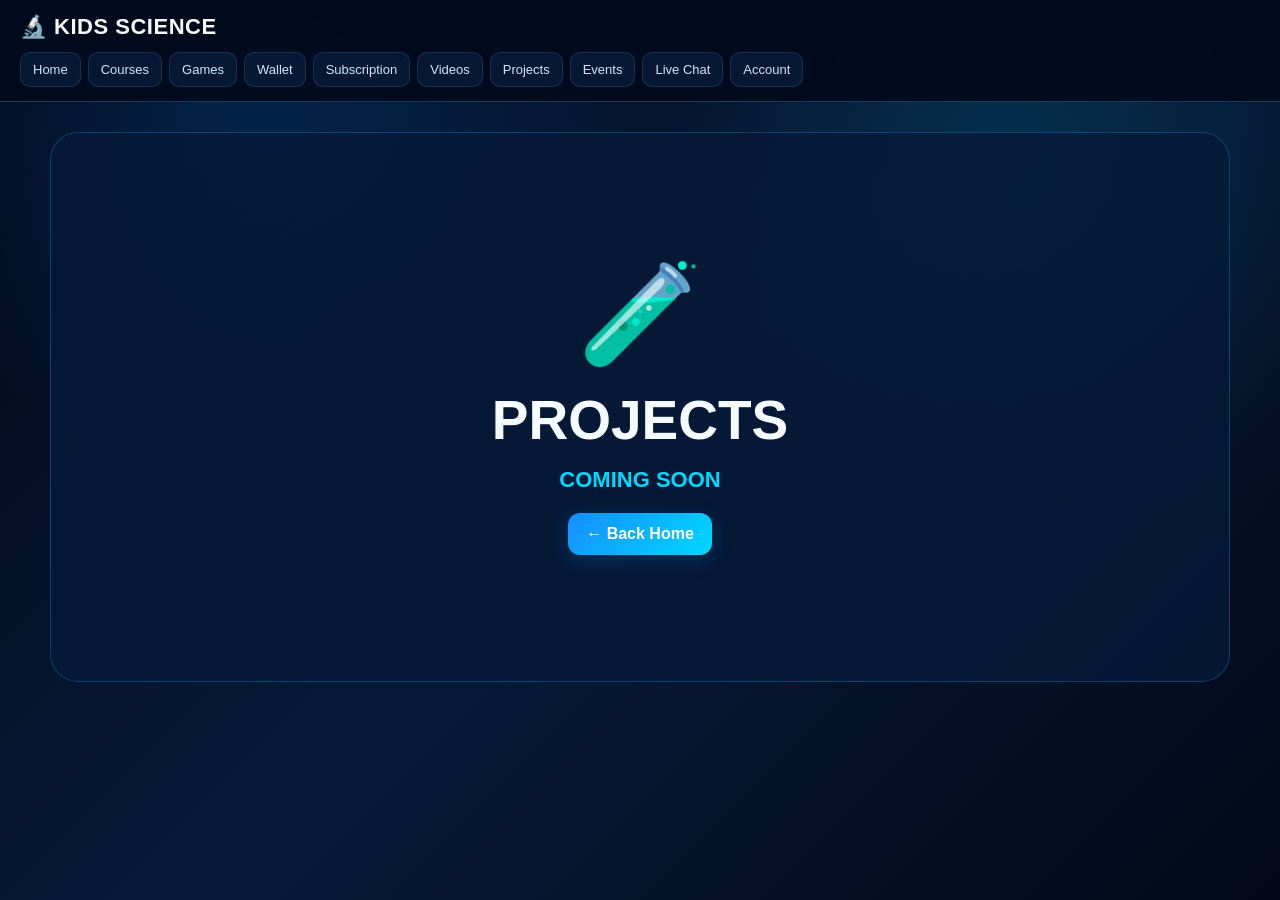
==== projects.html @ 85677cb7 "Add files via upload" ====
<!DOCTYPE html>
<html lang="en">
<head>
<meta charset="UTF-8">
<meta name="viewport" content="width=device-width, initial-scale=1.0">
<title>KIDS SCIENCE - Projects</title>
<link rel="stylesheet" href="style.css">
</head>

<body data-page="soon">

<header class="topbar">
    <div class="brand">🔬 KIDS SCIENCE</div>
    <nav>
        <a href="index.html">Home</a>
        <a href="courses.html">Courses</a>
        <a href="games.html">Games</a>
        <a href="wallet.html">Wallet</a>
        <a href="subscription.html">Subscription</a>
        <a href="videos.html">Videos</a>
        <a href="projects.html">Projects</a>
        <a href="events.html">Events</a>
        <a href="chat.html">Live Chat</a>
        <a href="accounts.html">Account</a>
    </nav>
</header>

<main class="container">
    <section class="coming-soon">
        <div>🧪</div>
        <h1>PROJECTS</h1>
        <p>COMING SOON</p>
        <a class="primary-btn" href="index.html">← Back Home</a>
    </section>
</main>

<script src="script.js"></script>
</body>
</html>
---- style.css ----
* {
    box-sizing: border-box;
    margin: 0;
    padding: 0;
}

:root {
    --bg: #030b1c;
    --bg2: #071832;
    --panel: rgba(9, 27, 58, 0.9);
    --panel2: rgba(12, 40, 82, 0.8);
    --text: #f5fbff;
    --muted: #9bb5d4;
    --accent: #168cff;
    --accent2: #00d9ff;
    --border: rgba(0, 174, 255, 0.3);
    --danger: #ff496c;
    --success: #25e69a;
}

body {
    min-height: 100vh;
    font-family: Arial, Helvetica, sans-serif;
    color: var(--text);
    background:
        radial-gradient(circle at 20% 10%, rgba(0,130,255,.18), transparent 30%),
        radial-gradient(circle at 80% 20%, rgba(0,220,255,.12), transparent 28%),
        linear-gradient(135deg, #020817, #061a38 50%, #020817);
}

body[data-pass="PRO"] {
    --accent: #168cff;
    --accent2: #55c7ff;
    --border: rgba(65,180,255,.55);
}

body[data-pass="ELITE"] {
    --accent: #e5a91c;
    --accent2: #ffe36a;
    --border: rgba(255,210,70,.55);
}

body[data-pass="PREMIUM"] {
    --accent: #a958ff;
    --accent2: #e59cff;
    --border: rgba(190,90,255,.55);
}

a {
    color: inherit;
    text-decoration: none;
}

.topbar {
    position: sticky;
    top: 0;
    z-index: 100;
    background: rgba(2, 10, 28, .94);
    backdrop-filter: blur(15px);
    border-bottom: 1px solid var(--border);
    padding: 14px 20px;
}

.brand {
    font-size: 22px;
    font-weight: 900;
    letter-spacing: .5px;
    margin-bottom: 12px;
}

.topbar nav {
    display: flex;
    gap: 7px;
    overflow-x: auto;
    scrollbar-width: thin;
}

.topbar nav a {
    white-space: nowrap;
    padding: 9px 12px;
    border: 1px solid rgba(100,180,255,.16);
    border-radius: 10px;
    color: #cfe7ff;
    background: rgba(15,42,80,.45);
    font-size: 13px;
}

.topbar nav a:hover {
    border-color: var(--accent);
    color: white;
    background: rgba(20,100,180,.3);
}

.container {
    width: min(1180px, 94%);
    margin: auto;
    padding: 30px 0 60px;
}

.hero {
    min-height: 330px;
    display: flex;
    align-items: center;
    justify-content: space-between;
    gap: 30px;
    padding: 45px;
    border: 1px solid var(--border);
    border-radius: 28px;
    background:
        linear-gradient(135deg, rgba(5,50,110,.85), rgba(5,18,45,.95));
    box-shadow: 0 0 45px rgba(0,130,255,.12);
    overflow: hidden;
}

.hero h1 {
    font-size: clamp(38px, 6vw, 72px);
    max-width: 760px;
    margin: 15px 0;
    background: linear-gradient(90deg, white, var(--accent2));
    -webkit-background-clip: text;
    color: transparent;
}

.hero p {
    color: var(--muted);
    max-width: 650px;
    font-size: 18px;
    line-height: 1.7;
}

.hero-visual {
    font-size: 130px;
    filter: drop-shadow(0 0 25px var(--accent));
}

.science-badge {
    padding: 8px 13px;
    border: 1px solid var(--border);
    border-radius: 20px;
    color: var(--accent2);
    font-size: 12px;
    font-weight: bold;
}

.feature-grid,
.card-grid,
.pass-grid {
    display: grid;
    grid-template-columns: repeat(3, 1fr);
    gap: 18px;
    margin-top: 25px;
}

.feature-card,
.course-card,
.video-card,
.pass-card,
.panel,
.profile-card,
.quiz-box,
.game-card,
.chat-panel,
.current-pass {
    background: linear-gradient(145deg, var(--panel2), var(--panel));
    border: 1px solid var(--border);
    border-radius: 20px;
    padding: 24px;
    box-shadow: 0 10px 35px rgba(0,0,0,.2);
}

.feature-card {
    min-height: 190px;
    transition: transform .2s, border-color .2s;
}

.feature-card:hover {
    transform: translateY(-5px);
    border-color: var(--accent);
}

.feature-card span {
    font-size: 42px;
}

.feature-card h2 {
    margin: 15px 0 8px;
}

.feature-card p,
.course-card p,
.video-card p,
.panel p {
    color: var(--muted);
    line-height: 1.6;
}

.page-heading {
    display: flex;
    align-items: center;
    gap: 18px;
    margin-bottom: 25px;
}

.page-heading > span {
    font-size: 55px;
}

.page-heading h1 {
    font-size: 38px;
}

.page-heading p {
    color: var(--muted);
    margin-top: 5px;
}

.course-card h2,
.video-card h2 {
    margin: 10px 0;
}

.card-icon {
    font-size: 55px;
}

.chapter-grid {
    display: grid;
    grid-template-columns: repeat(3, 1fr);
    gap: 15px;
    margin-top: 20px;
}

.chapter-card {
    padding: 20px;
    border: 1px solid var(--border);
    border-radius: 16px;
    background: rgba(8,28,59,.7);
    cursor: pointer;
}

.chapter-card:hover {
    border-color: var(--accent2);
}

.chapter-card span {
    font-size: 38px;
}

.reader {
    margin-top: 25px;
    padding: 30px;
    border: 1px solid var(--border);
    border-radius: 22px;
    background: rgba(5,20,45,.9);
}

.reader h1 {
    font-size: 38px;
    margin: 20px 0;
}

.reader-content,
#readerContent {
    font-size: 17px;
    line-height: 1.9;
    color: #d6e9ff;
}

#readerContent h2 {
    margin: 25px 0 10px;
    color: var(--accent2);
}

#readerContent p {
    margin-bottom: 15px;
}

.chapter-illustration {
    margin-top: 20px;
    min-height: 160px;
    display: grid;
    place-items: center;
    font-size: 100px;
    border-radius: 20px;
    background: rgba(0,100,200,.12);
    border: 1px solid var(--border);
}

.reader-actions {
    margin-top: 30px;
}

.quiz-box {
    margin-top: 25px;
}

.question {
    margin: 20px 0;
    padding: 18px;
    border: 1px solid rgba(100,180,255,.2);
    border-radius: 15px;
}

.question label {
    display: block;
    margin-top: 10px;
    color: #cce3fa;
}

.primary-btn,
.secondary-btn,
.danger-btn {
    border: 0;
    cursor: pointer;
    padding: 12px 18px;
    border-radius: 12px;
    font-weight: 800;
    margin: 5px;
}

.primary-btn {
    color: white;
    background: linear-gradient(135deg, var(--accent), var(--accent2));
    box-shadow: 0 5px 20px rgba(0,150,255,.2);
}

.secondary-btn {
    color: #d9efff;
    background: rgba(40,80,130,.55);
    border: 1px solid var(--border);
}

.danger-btn {
    color: white;
    background: var(--danger);
}

.primary-btn:hover,
.secondary-btn:hover,
.danger-btn:hover {
    transform: translateY(-1px);
    filter: brightness(1.1);
}

.hidden {
    display: none !important;
}

.video-card {
    overflow: hidden;
}

.video-thumbnail {
    height: 170px;
    display: grid;
    place-items: center;
    font-size: 70px;
    border-radius: 15px;
    background: linear-gradient(135deg, #062c5e, #031326);
    border: 1px solid var(--border);
}

.price {
    color: var(--accent2);
    font-size: 20px;
    font-weight: 900;
    margin: 12px 0;
}

.video-player {
    margin-top: 25px;
    padding: 25px;
    border-radius: 22px;
    background: rgba(3,15,35,.96);
    border: 1px solid var(--border);
}

.video-frame {
    position: relative;
    width: 100%;
    aspect-ratio: 16 / 9;
    margin-top: 15px;
}

.video-frame iframe {
    width: 100%;
    height: 100%;
    border: 0;
    border-radius: 15px;
}

.pass-card {
    position: relative;
    overflow: hidden;
}

.pass-card.pro {
    border-color: #168cff;
}

.pass-card.elite {
    border-color: #e5a91c;
}

.pass-card.premium {
    border-color: #a958ff;
}

.pass-symbol {
    font-size: 55px;
}

.pass-card h2 {
    font-size: 30px;
    margin: 10px 0;
}

.pass-price {
    font-size: 25px;
    font-weight: 900;
    margin-bottom: 18px;
}

.pass-card ul {
    list-style: none;
    color: #c8dcf2;
    line-height: 2;
    margin-bottom: 15px;
}

.pass-card li::before {
    content: "✓ ";
    color: var(--accent2);
    font-weight: bold;
}

.current-pass {
    margin-bottom: 20px;
    font-size: 18px;
}

.wallet-main {
    text-align: center;
    padding: 45px;
    border: 1px solid var(--border);
    border-radius: 25px;
    background: linear-gradient(145deg, #06376b, #03152e);
}

.coin-icon {
    font-size: 75px;
}

#walletBalance {
    font-size: 65px;
    color: var(--accent2);
    margin: 5px;
}

#transactions {
    margin-top: 15px;
}

.transaction {
    display: flex;
    justify-content: space-between;
    gap: 10px;
    padding: 14px;
    margin: 8px 0;
    border-radius: 12px;
    background: rgba(30,65,110,.4);
}

.transaction .positive {
    color: var(--success);
}

.transaction .negative {
    color: #ff708b;
}

.profile-card {
    text-align: center;
}

.profile-avatar {
    width: 130px;
    height: 130px;
    margin: auto;
    display: grid;
    place-items: center;
    font-size: 70px;
    border-radius: 50%;
    border: 5px solid var(--accent);
    box-shadow: 0 0 30px var(--accent);
    background: #061b3a;
}

.profile-card h1 {
    margin: 15px;
}

.uid-box {
    display: inline-block;
    padding: 10px 15px;
    border-radius: 10px;
    background: rgba(0,0,0,.3);
    color: var(--accent2);
    font-family: monospace;
}

.game-card {
    text-align: center;
}

.game-info {
    display: flex;
    justify-content: center;
    gap: 25px;
    margin: 15px 0;
    color: var(--muted);
}

#gameCanvas {
    display: block;
    width: min(360px, 100%);
    height: auto;
    margin: 20px auto;
    border-radius: 18px;
    border: 2px solid var(--border);
    background: #061c3b;
    touch-action: manipulation;
}

.coming-soon {
    min-height: 550px;
    display: grid;
    place-items: center;
    align-content: center;
    text-align: center;
    gap: 15px;
    border: 1px solid var(--border);
    border-radius: 28px;
    background: rgba(5,25,55,.8);
}

.coming-soon div {
    font-size: 100px;
}

.coming-soon h1 {
    font-size: 55px;
}

.coming-soon p {
    color: var(--accent2);
    font-size: 22px;
    font-weight: bold;
}

.chat-panel {
    padding: 0;
    overflow: hidden;
}

.chat-header {
    padding: 20px;
    display: flex;
    justify-content: space-between;
    gap: 20px;
    border-bottom: 1px solid var(--border);
}

.chat-header p {
    color: var(--muted);
    margin-top: 5px;
}

#onlineCount {
    color: var(--success);
}

.chat-messages {
    height: 500px;
    overflow-y: auto;
    padding: 20px;
}

.chat-message {
    width: fit-content;
    max-width: 75%;
    margin: 8px 0;
    padding: 12px 15px;
    border-radius: 15px;
    background: rgba(20,55,100,.65);
    border: 1px solid rgba(100,180,255,.15);
}

.chat-message.mine {
    margin-left: auto;
    background: linear-gradient(135deg, rgba(10,100,180,.8), rgba(10,55,110,.8));
}

.chat-message p {
    margin: 5px 0;
    overflow-wrap: anywhere;
}

.chat-message small {
    color: #8fa9c5;
}

.chat-form {
    display: flex;
    gap: 10px;
    padding: 15px;
    border-top: 1px solid var(--border);
}

.chat-form input {
    flex: 1;
    min-width: 0;
    padding: 13px;
    border-radius: 12px;
    border: 1px solid var(--border);
    outline: none;
    background: #041329;
    color: white;
}

#accountArea {
    margin-top: 25px;
}

.welcome-account {
    padding: 25px;
    border: 1px solid var(--border);
    border-radius: 22px;
    background: rgba(6,30,65,.85);
}

.welcome-account h2 {
    margin-bottom: 8px;
}

.welcome-account p {
    color: var(--muted);
}

@media (max-width: 850px) {
    .feature-grid,
    .card-grid,
    .pass-grid,
    .chapter-grid {
        grid-template-columns: 1fr 1fr;
    }

    .hero {
        padding: 30px;
    }

    .hero-visual {
        font-size: 90px;
    }
}

@media (max-width: 600px) {
    .container {
        width: 94%;
        padding-top: 20px;
    }

    .feature-grid,
    .card-grid,
    .pass-grid,
    .chapter-grid {
        grid-template-columns: 1fr;
    }

    .hero {
        min-height: auto;
        flex-direction: column;
        align-items: flex-start;
    }

    .hero h1 {
        font-size: 42px;
    }

    .hero-visual {
        align-self: center;
    }

    .page-heading h1 {
        font-size: 30px;
    }

    .chat-messages {
        height: 430px;
    }

    .chat-form {
        flex-wrap: wrap;
    }

    .chat-form input {
        flex-basis: 100%;
    }
}
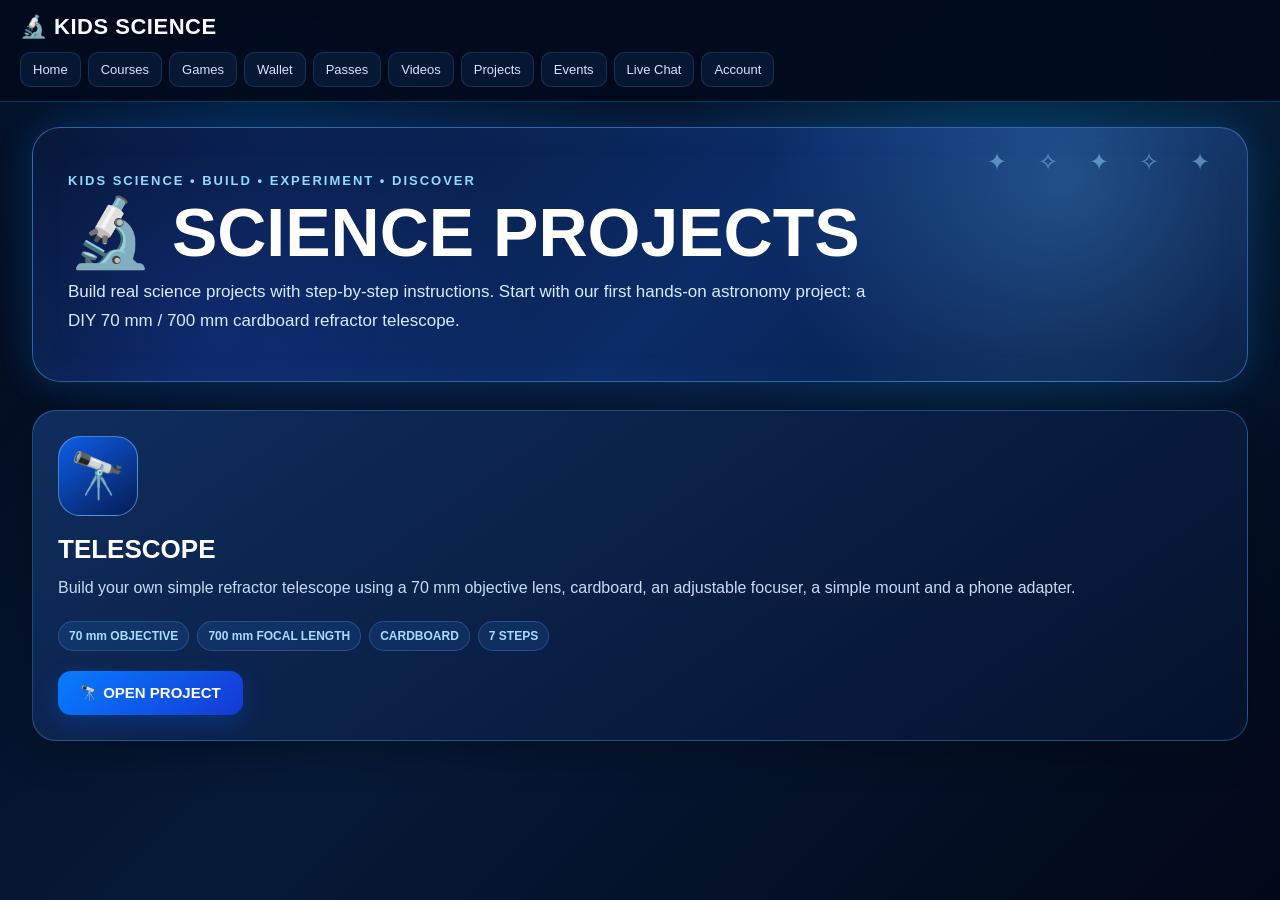
==== commit 75c61c18: "Update print statement from 'Hello' to 'Goodbye'" ====
--- a/projects.html
+++ b/projects.html
@@ -1,39 +1,2373 @@
 <!DOCTYPE html>
 <html lang="en">
 <head>
-<meta charset="UTF-8">
-<meta name="viewport" content="width=device-width, initial-scale=1.0">
-<title>KIDS SCIENCE - Projects</title>
-<link rel="stylesheet" href="style.css">
+    <meta charset="UTF-8">
+    <meta name="viewport" content="width=device-width, initial-scale=1.0">
+
+    <title>KIDS SCIENCE - Projects</title>
+
+    <link rel="stylesheet" href="style.css">
+
+    <style>
+        /* =========================================================
+           KIDS SCIENCE - TELESCOPE PROJECT
+           Extra page styling
+        ========================================================= */
+
+        .project-page {
+            width: min(1400px, 95%);
+            margin: 0 auto;
+            padding: 25px 0 60px;
+        }
+
+        .project-hero {
+            position: relative;
+            overflow: hidden;
+            border-radius: 28px;
+            padding: 45px 35px;
+            margin-bottom: 28px;
+            background:
+                radial-gradient(circle at 85% 20%, rgba(90,180,255,.30), transparent 28%),
+                radial-gradient(circle at 15% 80%, rgba(40,90,255,.20), transparent 30%),
+                linear-gradient(135deg, #06132f, #0b2c68 55%, #071a3e);
+            border: 1px solid rgba(90,180,255,.45);
+            box-shadow:
+                0 0 35px rgba(30,130,255,.20),
+                inset 0 0 40px rgba(70,160,255,.05);
+        }
+
+        .project-hero::after {
+            content: "✦  ✧  ✦  ✧  ✦";
+            position: absolute;
+            right: 25px;
+            top: 20px;
+            color: rgba(150,220,255,.5);
+            font-size: 24px;
+            letter-spacing: 12px;
+        }
+
+        .project-kicker {
+            color: #8fdcff;
+            font-weight: 800;
+            letter-spacing: 2px;
+            font-size: 13px;
+            margin-bottom: 10px;
+        }
+
+        .project-hero h1 {
+            font-size: clamp(35px, 6vw, 68px);
+            margin: 0 0 12px;
+            color: white;
+            line-height: 1;
+        }
+
+        .project-hero p {
+            max-width: 800px;
+            color: #d7ecff;
+            font-size: 17px;
+            line-height: 1.7;
+            margin: 0;
+        }
+
+        .project-grid {
+            display: grid;
+            grid-template-columns: repeat(auto-fit, minmax(280px, 1fr));
+            gap: 22px;
+        }
+
+        .project-card {
+            background:
+                linear-gradient(145deg, rgba(16,47,96,.96), rgba(5,18,45,.98));
+            border: 1px solid rgba(80,170,255,.35);
+            border-radius: 24px;
+            padding: 25px;
+            box-shadow: 0 15px 35px rgba(0,0,0,.25);
+            transition: transform .2s ease, border-color .2s ease, box-shadow .2s ease;
+        }
+
+        .project-card:hover {
+            transform: translateY(-5px);
+            border-color: rgba(120,210,255,.8);
+            box-shadow: 0 18px 45px rgba(0,100,255,.20);
+        }
+
+        .project-icon {
+            width: 80px;
+            height: 80px;
+            border-radius: 22px;
+            display: grid;
+            place-items: center;
+            font-size: 45px;
+            background: linear-gradient(145deg, #0d5eea, #071b52);
+            border: 1px solid rgba(130,220,255,.5);
+            margin-bottom: 18px;
+        }
+
+        .project-card h2 {
+            color: white;
+            margin: 0 0 10px;
+            font-size: 26px;
+        }
+
+        .project-card p {
+            color: #c7dcf4;
+            line-height: 1.65;
+            margin-bottom: 20px;
+        }
+
+        .project-tags {
+            display: flex;
+            flex-wrap: wrap;
+            gap: 8px;
+            margin-bottom: 20px;
+        }
+
+        .project-tag {
+            padding: 7px 10px;
+            border-radius: 999px;
+            background: rgba(45,130,240,.15);
+            border: 1px solid rgba(90,180,255,.25);
+            color: #a8dcff;
+            font-size: 12px;
+            font-weight: 700;
+        }
+
+        .open-project-btn {
+            border: 0;
+            border-radius: 13px;
+            padding: 13px 22px;
+            cursor: pointer;
+            font-size: 15px;
+            font-weight: 900;
+            color: white;
+            background: linear-gradient(135deg, #087cff, #1538d4);
+            box-shadow: 0 8px 22px rgba(0,100,255,.25);
+        }
+
+        .open-project-btn:hover {
+            filter: brightness(1.12);
+        }
+
+        /* =========================================================
+           GUIDE
+        ========================================================= */
+
+        #telescopeGuide {
+            display: none;
+            margin-top: 30px;
+        }
+
+        #telescopeGuide.active {
+            display: block;
+        }
+
+        .guide-header {
+            border-radius: 28px;
+            padding: 35px;
+            margin-bottom: 24px;
+            background:
+                radial-gradient(circle at 80% 10%, rgba(90,190,255,.25), transparent 25%),
+                linear-gradient(135deg, #06132f, #0c397e, #071a3e);
+            border: 1px solid rgba(100,190,255,.45);
+        }
+
+        .guide-header h2 {
+            color: white;
+            font-size: clamp(30px, 5vw, 52px);
+            margin: 0 0 10px;
+        }
+
+        .guide-header p {
+            color: #d4ebff;
+            line-height: 1.7;
+            max-width: 850px;
+        }
+
+        .spec-row {
+            display: grid;
+            grid-template-columns: repeat(auto-fit, minmax(160px, 1fr));
+            gap: 12px;
+            margin-top: 25px;
+        }
+
+        .spec-box {
+            background: rgba(0,0,0,.18);
+            border: 1px solid rgba(130,210,255,.25);
+            border-radius: 16px;
+            padding: 15px;
+        }
+
+        .spec-box strong {
+            display: block;
+            color: #7fd7ff;
+            font-size: 12px;
+            text-transform: uppercase;
+            letter-spacing: 1px;
+            margin-bottom: 5px;
+        }
+
+        .spec-box span {
+            color: white;
+            font-size: 18px;
+            font-weight: 800;
+        }
+
+        .materials-box,
+        .safety-box {
+            border-radius: 22px;
+            padding: 24px;
+            margin: 20px 0;
+            background: linear-gradient(145deg, rgba(9,35,74,.98), rgba(4,17,40,.98));
+            border: 1px solid rgba(70,160,255,.28);
+        }
+
+        .materials-box h3,
+        .safety-box h3 {
+            color: white;
+            margin-top: 0;
+        }
+
+        .materials-list {
+            display: grid;
+            grid-template-columns: repeat(auto-fit, minmax(220px, 1fr));
+            gap: 9px;
+            padding: 0;
+            list-style: none;
+        }
+
+        .materials-list li {
+            color: #d4e9ff;
+            padding: 10px 12px;
+            border-radius: 10px;
+            background: rgba(50,130,230,.08);
+            border: 1px solid rgba(70,150,255,.15);
+        }
+
+        .guide-nav {
+            display: grid;
+            grid-template-columns: repeat(auto-fit, minmax(120px, 1fr));
+            gap: 10px;
+            margin: 25px 0;
+        }
+
+        .guide-nav button {
+            border: 1px solid rgba(90,180,255,.30);
+            background: rgba(10,40,85,.9);
+            color: #cfeaff;
+            border-radius: 12px;
+            padding: 12px 8px;
+            cursor: pointer;
+            font-weight: 800;
+        }
+
+        .guide-nav button:hover {
+            background: rgba(30,100,200,.45);
+        }
+
+        .guide-step {
+            margin: 25px 0;
+            padding: 30px;
+            border-radius: 26px;
+            background:
+                linear-gradient(145deg, rgba(12,39,82,.98), rgba(4,16,38,.98));
+            border: 1px solid rgba(80,170,255,.30);
+            box-shadow: 0 15px 35px rgba(0,0,0,.20);
+            scroll-margin-top: 90px;
+        }
+
+        .step-number {
+            display: inline-flex;
+            align-items: center;
+            justify-content: center;
+            width: 50px;
+            height: 50px;
+            border-radius: 15px;
+            background: linear-gradient(135deg, #0985ff, #172ecb);
+            color: white;
+            font-size: 21px;
+            font-weight: 900;
+            margin-bottom: 15px;
+        }
+
+        .guide-step h3 {
+            color: white;
+            font-size: clamp(25px, 4vw, 36px);
+            margin: 0 0 12px;
+        }
+
+        .guide-step h4 {
+            color: #8cdbff;
+            font-size: 20px;
+            margin: 25px 0 10px;
+        }
+
+        .guide-step p,
+        .guide-step li {
+            color: #cde1f5;
+            line-height: 1.75;
+        }
+
+        .guide-step ul,
+        .guide-step ol {
+            padding-left: 25px;
+        }
+
+        /* =========================================================
+           SVG IMAGE / DIAGRAM
+        ========================================================= */
+
+        .diagram {
+            margin: 25px 0;
+            border-radius: 22px;
+            overflow: hidden;
+            background: #020817;
+            border: 1px solid rgba(100,190,255,.25);
+        }
+
+        .diagram svg {
+            display: block;
+            width: 100%;
+            height: auto;
+        }
+
+        .diagram-caption {
+            padding: 11px 15px;
+            color: #9bc9ed;
+            background: rgba(10,30,65,.9);
+            font-size: 13px;
+            text-align: center;
+        }
+
+        .measurement-grid {
+            display: grid;
+            grid-template-columns: repeat(auto-fit, minmax(200px, 1fr));
+            gap: 12px;
+            margin: 18px 0;
+        }
+
+        .measurement {
+            padding: 16px;
+            border-radius: 15px;
+            background: rgba(10,55,115,.35);
+            border: 1px solid rgba(80,170,255,.25);
+        }
+
+        .measurement strong {
+            display: block;
+            color: #7dd8ff;
+            margin-bottom: 5px;
+        }
+
+        .measurement span {
+            color: white;
+            font-weight: 800;
+        }
+
+        .tip {
+            border-left: 4px solid #27a8ff;
+            padding: 14px 17px;
+            margin: 18px 0;
+            border-radius: 0 12px 12px 0;
+            background: rgba(20,110,210,.12);
+            color: #cfeaff;
+        }
+
+        .warning {
+            border-left: 4px solid #ffbd3d;
+            padding: 14px 17px;
+            margin: 18px 0;
+            border-radius: 0 12px 12px 0;
+            background: rgba(255,170,30,.10);
+            color: #ffe7a8;
+        }
+
+        .danger {
+            border-left: 4px solid #ff4d62;
+            padding: 14px 17px;
+            margin: 18px 0;
+            border-radius: 0 12px 12px 0;
+            background: rgba(255,40,70,.10);
+            color: #ffd0d6;
+            font-weight: 700;
+        }
+
+        .checklist {
+            display: grid;
+            gap: 9px;
+            margin: 20px 0;
+        }
+
+        .check-item {
+            padding: 12px 14px;
+            border-radius: 12px;
+            background: rgba(30,100,180,.10);
+            border: 1px solid rgba(70,160,240,.18);
+            color: #d7ebff;
+        }
+
+        .magnification-table {
+            width: 100%;
+            border-collapse: collapse;
+            margin: 20px 0;
+            overflow: hidden;
+            border-radius: 14px;
+        }
+
+        .magnification-table th,
+        .magnification-table td {
+            border: 1px solid rgba(90,170,255,.22);
+            padding: 13px;
+            text-align: left;
+        }
+
+        .magnification-table th {
+            background: rgba(20,100,190,.35);
+            color: #9cddff;
+        }
+
+        .magnification-table td {
+            color: #d6e9fa;
+            background: rgba(5,25,55,.55);
+        }
+
+        .back-projects {
+            display: block;
+            width: fit-content;
+            margin: 25px auto 0;
+            border: 1px solid rgba(100,190,255,.35);
+            background: rgba(10,45,90,.9);
+            color: #d5edff;
+            padding: 13px 22px;
+            border-radius: 13px;
+            cursor: pointer;
+            font-weight: 800;
+        }
+
+        .project-footer {
+            text-align: center;
+            color: #7ea8cc;
+            margin-top: 35px;
+            font-size: 13px;
+        }
+
+        @media (max-width: 700px) {
+            .project-page {
+                width: 94%;
+                padding-top: 15px;
+            }
+
+            .project-hero,
+            .guide-header,
+            .guide-step {
+                padding: 22px;
+                border-radius: 20px;
+            }
+
+            .project-hero::after {
+                display: none;
+            }
+
+            .guide-step h3 {
+                font-size: 27px;
+            }
+
+            .materials-list {
+                grid-template-columns: 1fr;
+            }
+        }
+    </style>
 </head>
 
-<body data-page="soon">
-
-<header class="topbar">
-    <div class="brand">🔬 KIDS SCIENCE</div>
-    <nav>
-        <a href="index.html">Home</a>
-        <a href="courses.html">Courses</a>
-        <a href="games.html">Games</a>
-        <a href="wallet.html">Wallet</a>
-        <a href="subscription.html">Subscription</a>
-        <a href="videos.html">Videos</a>
-        <a href="projects.html">Projects</a>
-        <a href="events.html">Events</a>
-        <a href="chat.html">Live Chat</a>
-        <a href="accounts.html">Account</a>
-    </nav>
-</header>
-
-<main class="container">
-    <section class="coming-soon">
-        <div>🧪</div>
-        <h1>PROJECTS</h1>
-        <p>COMING SOON</p>
-        <a class="primary-btn" href="index.html">← Back Home</a>
-    </section>
-</main>
-
-<script src="script.js"></script>
+<body data-page="projects">
+
+    <!-- =========================================================
+         MAIN SITE NAVIGATION
+    ========================================================== -->
+
+    <header class="topbar">
+        <div class="brand">
+            🔬 KIDS SCIENCE
+        </div>
+
+        <nav class="main-nav">
+            <a href="index.html">Home</a>
+            <a href="courses.html">Courses</a>
+            <a href="games.html">Games</a>
+            <a href="wallet.html">Wallet</a>
+            <a href="subscription.html">Passes</a>
+            <a href="videos.html">Videos</a>
+            <a href="projects.html" class="active">Projects</a>
+            <a href="events.html">Events</a>
+            <a href="chat.html">Live Chat</a>
+            <a href="accounts.html">Account</a>
+        </nav>
+    </header>
+
+
+    <!-- =========================================================
+         PROJECT PAGE
+    ========================================================== -->
+
+    <main class="project-page">
+
+        <section id="projectLibrary">
+
+            <div class="project-hero">
+                <div class="project-kicker">KIDS SCIENCE • BUILD • EXPERIMENT • DISCOVER</div>
+
+                <h1>🔬 SCIENCE PROJECTS</h1>
+
+                <p>
+                    Build real science projects with step-by-step instructions.
+                    Start with our first hands-on astronomy project:
+                    a DIY 70 mm / 700 mm cardboard refractor telescope.
+                </p>
+            </div>
+
+
+            <!-- =================================================
+                 TELESCOPE PROJECT CARD
+            ================================================== -->
+
+            <div class="project-grid">
+
+                <article class="project-card">
+
+                    <div class="project-icon">
+                        🔭
+                    </div>
+
+                    <h2>TELESCOPE</h2>
+
+                    <p>
+                        Build your own simple refractor telescope using a
+                        70 mm objective lens, cardboard, an adjustable focuser,
+                        a simple mount and a phone adapter.
+                    </p>
+
+                    <div class="project-tags">
+                        <span class="project-tag">70 mm OBJECTIVE</span>
+                        <span class="project-tag">700 mm FOCAL LENGTH</span>
+                        <span class="project-tag">CARDBOARD</span>
+                        <span class="project-tag">7 STEPS</span>
+                    </div>
+
+                    <button
+                        class="open-project-btn"
+                        onclick="openTelescopeProject()">
+                        🔭 OPEN PROJECT
+                    </button>
+
+                </article>
+
+            </div>
+
+        </section>
+
+
+        <!-- =====================================================
+             FULL TELESCOPE GUIDE
+        ====================================================== -->
+
+        <section id="telescopeGuide">
+
+            <div class="guide-header">
+
+                <div class="project-kicker">
+                    KIDS SCIENCE PROJECT • ASTRONOMY
+                </div>
+
+                <h2>🔭 DIY TELESCOPE GUIDE</h2>
+
+                <p>
+                    Build a simple 70 mm / 700 mm refractor telescope using
+                    cardboard and basic craft materials. Follow all seven
+                    steps carefully, check alignment at every stage, and
+                    test the telescope during daylight before observing
+                    the night sky.
+                </p>
+
+                <div class="spec-row">
+
+                    <div class="spec-box">
+                        <strong>Objective</strong>
+                        <span>70 mm</span>
+                    </div>
+
+                    <div class="spec-box">
+                        <strong>Focal Length</strong>
+                        <span>700 mm</span>
+                    </div>
+
+                    <div class="spec-box">
+                        <strong>Type</strong>
+                        <span>Refractor</span>
+                    </div>
+
+                    <div class="spec-box">
+                        <strong>Tube</strong>
+                        <span>Cardboard</span>
+                    </div>
+
+                    <div class="spec-box">
+                        <strong>Guide</strong>
+                        <span>7 Steps</span>
+                    </div>
+
+                </div>
+
+            </div>
+
+
+            <!-- =================================================
+                 MATERIALS
+            ================================================== -->
+
+            <div class="materials-box">
+
+                <h3>🧰 MATERIALS & TOOLS</h3>
+
+                <ul class="materials-list">
+
+                    <li>📦 Strong cardboard</li>
+                    <li>✂️ Scissors</li>
+                    <li>🔪 Cutter</li>
+                    <li>📏 Ruler / measuring tools</li>
+                    <li>📐 Geometry box</li>
+                    <li>🔫 Hot glue gun</li>
+                    <li>🧴 Fevicol / craft glue</li>
+                    <li>🟦 Selotape</li>
+                    <li>🎨 Paint / colours</li>
+                    <li>🔭 70 mm objective lens</li>
+                    <li>👁️ Eyepieces</li>
+                    <li>📱 Smartphone</li>
+                    <li>🖤 Matte-black paint/paper</li>
+
+                </ul>
+
+            </div>
+
+
+            <!-- =================================================
+                 SAFETY
+            ================================================== -->
+
+            <div class="safety-box">
+
+                <h3>⚠️ SAFETY FIRST</h3>
+
+                <div class="danger">
+                    NEVER point this telescope at the Sun.
+                    Looking at the Sun through an unfiltered telescope
+                    can permanently damage your eyes.
+                </div>
+
+                <p>
+                    Use the cutter and hot glue gun carefully and,
+                    if necessary, have an adult help with cutting,
+                    gluing and mounting.
+                </p>
+
+            </div>
+
+
+            <!-- =================================================
+                 STEP NAVIGATION
+            ================================================== -->
+
+            <div class="guide-nav">
+
+                <button onclick="goToStep(1)">STEP 1</button>
+                <button onclick="goToStep(2)">STEP 2</button>
+                <button onclick="goToStep(3)">STEP 3</button>
+                <button onclick="goToStep(4)">STEP 4</button>
+                <button onclick="goToStep(5)">STEP 5</button>
+                <button onclick="goToStep(6)">STEP 6</button>
+                <button onclick="goToStep(7)">STEP 7</button>
+
+            </div>
+
+
+            <!-- =================================================
+                 STEP 1
+            ================================================== -->
+
+            <article class="guide-step" id="step1">
+
+                <div class="step-number">1</div>
+
+                <h3>STEP 1 — EXACT CARDBOARD CUTTING PLAN</h3>
+
+                <p>
+                    First build the main telescope tube. The tube must be
+                    straight, strong and long enough for the 700 mm optical
+                    system.
+                </p>
+
+
+                <h4>📏 Main Tube Panels</h4>
+
+                <div class="measurement-grid">
+
+                    <div class="measurement">
+                        <strong>Panel length</strong>
+                        <span>700 mm</span>
+                    </div>
+
+                    <div class="measurement">
+                        <strong>Panel width</strong>
+                        <span>82 mm</span>
+                    </div>
+
+                    <div class="measurement">
+                        <strong>Number of panels</strong>
+                        <span>4</span>
+                    </div>
+
+                    <div class="measurement">
+                        <strong>Tube type</strong>
+                        <span>Square cardboard tube</span>
+                    </div>
+
+                </div>
+
+
+                <!-- SVG DIAGRAM -->
+
+                <div class="diagram">
+
+                    <svg viewBox="0 0 1000 430"
+                         xmlns="http://www.w3.org/2000/svg">
+
+                        <rect width="1000"
+                              height="430"
+                              fill="#020817"/>
+
+                        <text x="40"
+                              y="55"
+                              fill="#8fdcff"
+                              font-size="26"
+                              font-weight="bold">
+                            STEP 1 — FOUR MAIN PANELS
+                        </text>
+
+                        <!-- panel 1 -->
+                        <rect x="60" y="100"
+                              width="850"
+                              height="55"
+                              rx="6"
+                              fill="#0d4e9c"
+                              stroke="#74cfff"
+                              stroke-width="2"/>
+
+                        <text x="80"
+                              y="135"
+                              fill="white"
+                              font-size="21">
+                            PANEL 1 — 700 × 82 mm
+                        </text>
+
+                        <!-- panel 2 -->
+                        <rect x="60" y="175"
+                              width="850"
+                              height="55"
+                              rx="6"
+                              fill="#0b407e"
+                              stroke="#74cfff"
+                              stroke-width="2"/>
+
+                        <text x="80"
+                              y="210"
+                              fill="white"
+                              font-size="21">
+                            PANEL 2 — 700 × 82 mm
+                        </text>
+
+                        <!-- panel 3 -->
+                        <rect x="60" y="250"
+                              width="850"
+                              height="55"
+                              rx="6"
+                              fill="#0d4e9c"
+                              stroke="#74cfff"
+                              stroke-width="2"/>
+
+                        <text x="80"
+                              y="285"
+                              fill="white"
+                              font-size="21">
+                            PANEL 3 — 700 × 82 mm
+                        </text>
+
+                        <!-- panel 4 -->
+                        <rect x="60" y="325"
+                              width="850"
+                              height="55"
+                              rx="6"
+                              fill="#0b407e"
+                              stroke="#74cfff"
+                              stroke-width="2"/>
+
+                        <text x="80"
+                              y="360"
+                              fill="white"
+                              font-size="21">
+                            PANEL 4 — 700 × 82 mm
+                        </text>
+
+                    </svg>
+
+                    <div class="diagram-caption">
+                        Cut four identical 700 × 82 mm cardboard panels.
+                    </div>
+
+                </div>
+
+
+                <h4>⭕ Objective Rings</h4>
+
+                <div class="measurement-grid">
+
+                    <div class="measurement">
+                        <strong>Outside diameter</strong>
+                        <span>82 mm</span>
+                    </div>
+
+                    <div class="measurement">
+                        <strong>Inside diameter</strong>
+                        <span>70 mm</span>
+                    </div>
+
+                    <div class="measurement">
+                        <strong>Purpose</strong>
+                        <span>Hold objective lens</span>
+                    </div>
+
+                </div>
+
+
+                <h4>🖤 Internal Baffles</h4>
+
+                <p>
+                    Cut three circular baffles. These reduce stray light
+                    entering the optical path.
+                </p>
+
+                <div class="measurement-grid">
+
+                    <div class="measurement">
+                        <strong>Baffle outside diameter</strong>
+                        <span>76 mm</span>
+                    </div>
+
+                    <div class="measurement">
+                        <strong>Baffle opening</strong>
+                        <span>60 mm</span>
+                    </div>
+
+                    <div class="measurement">
+                        <strong>Quantity</strong>
+                        <span>3</span>
+                    </div>
+
+                    <div class="measurement">
+                        <strong>Approx. positions</strong>
+                        <span>200 / 400 / 550 mm</span>
+                    </div>
+
+                </div>
+
+
+                <div class="tip">
+                    TIP: Paint the inside of the tube matte black.
+                    A dark interior helps reduce unwanted reflections.
+                </div>
+
+
+                <h4>✂️ Cutting Sequence</h4>
+
+                <ol>
+                    <li>Measure the first 700 × 82 mm panel.</li>
+                    <li>Cut it carefully.</li>
+                    <li>Use it as a template for the remaining three panels.</li>
+                    <li>Draw the 82 mm outer circles for the objective rings.</li>
+                    <li>Cut the 70 mm inner openings.</li>
+                    <li>Cut the three 76/60 mm baffles.</li>
+                    <li>Mark the baffle positions inside the tube.</li>
+                    <li>Dry-fit everything before using glue.</li>
+                </ol>
+
+            </article>
+
+
+            <!-- =================================================
+                 STEP 2
+            ================================================== -->
+
+            <article class="guide-step" id="step2">
+
+                <div class="step-number">2</div>
+
+                <h3>STEP 2 — 70 mm OBJECTIVE HOLDER + ADJUSTABLE FOCUSER</h3>
+
+                <p>
+                    The objective lens is the main light-gathering element.
+                    Our design uses a 70 mm objective with a 700 mm focal
+                    length.
+                </p>
+
+
+                <div class="diagram">
+
+                    <svg viewBox="0 0 1000 470"
+                         xmlns="http://www.w3.org/2000/svg">
+
+                        <rect width="1000"
+                              height="470"
+                              fill="#020817"/>
+
+                        <text x="35"
+                              y="45"
+                              fill="#8fdcff"
+                              font-size="25"
+                              font-weight="bold">
+                            70 mm OBJECTIVE + SLIDING FOCUSER
+                        </text>
+
+                        <!-- objective -->
+                        <circle cx="135"
+                                cy="230"
+                                r="90"
+                                fill="#0b376e"
+                                stroke="#8adfff"
+                                stroke-width="5"/>
+
+                        <circle cx="135"
+                                cy="230"
+                                r="68"
+                                fill="#071a42"
+                                stroke="#5dc9ff"
+                                stroke-width="4"/>
+
+                        <text x="75"
+                              y="350"
+                              fill="white"
+                              font-size="20">
+                            70 mm
+                        </text>
+
+                        <!-- tube -->
+                        <rect x="225"
+                              y="165"
+                              width="560"
+                              height="130"
+                              rx="12"
+                              fill="#0b407d"
+                              stroke="#7ed8ff"
+                              stroke-width="3"/>
+
+                        <text x="410"
+                              y="235"
+                              fill="#c9edff"
+                              font-size="22">
+                            650–680 mm MAIN TUBE
+                        </text>
+
+                        <!-- focuser -->
+                        <rect x="785"
+                              y="180"
+                              width="145"
+                              height="100"
+                              rx="12"
+                              fill="#0e5bb2"
+                              stroke="#91e2ff"
+                              stroke-width="4"/>
+
+                        <rect x="835"
+                              y="205"
+                              width="105"
+                              height="50"
+                              rx="7"
+                              fill="#06183c"/>
+
+                        <text x="770"
+                              y="330"
+                              fill="white"
+                              font-size="19">
+                            SLIDING FOCUSER
+                        </text>
+
+                        <line x1="300"
+                              y1="120"
+                              x2="760"
+                              y2="120"
+                              stroke="#7ed8ff"
+                              stroke-width="3"/>
+
+                        <text x="460"
+                              y="105"
+                              fill="#8fdcff"
+                              font-size="18">
+                            LIGHT PATH
+                        </text>
+
+                    </svg>
+
+                    <div class="diagram-caption">
+                        Objective at the front, cardboard optical tube in the middle, adjustable focuser at the rear.
+                    </div>
+
+                </div>
+
+
+                <h4>⭕ Objective Holder</h4>
+
+                <div class="measurement-grid">
+
+                    <div class="measurement">
+                        <strong>Objective</strong>
+                        <span>70 mm</span>
+                    </div>
+
+                    <div class="measurement">
+                        <strong>Focal length</strong>
+                        <span>700 mm</span>
+                    </div>
+
+                    <div class="measurement">
+                        <strong>Ring outer diameter</strong>
+                        <span>82 mm</span>
+                    </div>
+
+                    <div class="measurement">
+                        <strong>Ring inner diameter</strong>
+                        <span>70 mm</span>
+                    </div>
+
+                    <div class="measurement">
+                        <strong>Holder retaining ID</strong>
+                        <span>≈72 mm</span>
+                    </div>
+
+                    <div class="measurement">
+                        <strong>Front sleeve</strong>
+                        <span>250 × 90 mm</span>
+                    </div>
+
+                </div>
+
+
+                <h4>🔧 Adjustable Focuser</h4>
+
+                <div class="measurement-grid">
+
+                    <div class="measurement">
+                        <strong>Focuser collar</strong>
+                        <span>90 × 90 mm</span>
+                    </div>
+
+                    <div class="measurement">
+                        <strong>Sliding section</strong>
+                        <span>500 × 70 mm</span>
+                    </div>
+
+                    <div class="measurement">
+                        <strong>Eyepiece housing</strong>
+                        <span>60 × 45 mm</span>
+                    </div>
+
+                    <div class="measurement">
+                        <strong>Eyepiece opening</strong>
+                        <span>≈32 mm</span>
+                    </div>
+
+                    <div class="measurement">
+                        <strong>Adjustment travel</strong>
+                        <span>50–100 mm</span>
+                    </div>
+
+                </div>
+
+
+                <h4>🛠️ Build the Focuser</h4>
+
+                <ol>
+                    <li>
+                        Make the fixed rear collar from cardboard.
+                    </li>
+                    <li>
+                        Make the sliding inner tube slightly smaller so it
+                        can move smoothly.
+                    </li>
+                    <li>
+                        Keep the sliding section straight.
+                    </li>
+                    <li>
+                        Add thin cardboard strips if the fit is too loose.
+                    </li>
+                    <li>
+                        Add the approximately 32 mm eyepiece holder.
+                    </li>
+                    <li>
+                        Test the full 50–100 mm focusing movement before
+                        permanently gluing the parts.
+                    </li>
+                </ol>
+
+
+                <div class="tip">
+                    The focuser should move smoothly but should not wobble.
+                    A loose focuser makes accurate focusing difficult.
+                </div>
+
+            </article>
+
+
+            <!-- =================================================
+                 STEP 3
+            ================================================== -->
+
+            <article class="guide-step" id="step3">
+
+                <div class="step-number">3</div>
+
+                <h3>STEP 3 — OPTICAL ALIGNMENT & DAYLIGHT TESTING</h3>
+
+                <p>
+                    Before taking the telescope outside at night, make sure
+                    the optical parts are centered and the tube is straight.
+                </p>
+
+
+                <div class="diagram">
+
+                    <svg viewBox="0 0 1000 430"
+                         xmlns="http://www.w3.org/2000/svg">
+
+                        <rect width="1000"
+                              height="430"
+                              fill="#020817"/>
+
+                        <text x="35"
+                              y="45"
+                              fill="#8fdcff"
+                              font-size="25"
+                              font-weight="bold">
+                            OPTICAL ALIGNMENT
+                        </text>
+
+                        <!-- tube -->
+                        <rect x="120"
+                              y="135"
+                              width="700"
+                              height="150"
+                              rx="15"
+                              fill="#0b376e"
+                              stroke="#7ed8ff"
+                              stroke-width="3"/>
+
+                        <!-- objective -->
+                        <circle cx="155"
+                                cy="210"
+                                r="75"
+                                fill="#061a40"
+                                stroke="#8fe3ff"
+                                stroke-width="4"/>
+
+                        <!-- baffles -->
+                        <circle cx="330"
+                                cy="210"
+                                r="47"
+                                fill="#020817"
+                                stroke="#6bbfff"
+                                stroke-width="4"/>
+
+                        <circle cx="500"
+                                cy="210"
+                                r="47"
+                                fill="#020817"
+                                stroke="#6bbfff"
+                                stroke-width="4"/>
+
+                        <circle cx="665"
+                                cy="210"
+                                r="47"
+                                fill="#020817"
+                                stroke="#6bbfff"
+                                stroke-width="4"/>
+
+                        <!-- light -->
+                        <line x1="180"
+                              y1="210"
+                              x2="770"
+                              y2="210"
+                              stroke="#fff5a5"
+                              stroke-width="5"/>
+
+                        <!-- focuser -->
+                        <rect x="820"
+                              y="170"
+                              width="90"
+                              height="80"
+                              rx="10"
+                              fill="#0e5bb2"
+                              stroke="#8fe3ff"
+                              stroke-width="4"/>
+
+                        <text x="120"
+                              y="350"
+                              fill="#ccecff"
+                              font-size="19">
+                            OBJECTIVE
+                        </text>
+
+                        <text x="415"
+                              y="350"
+                              fill="#ccecff"
+                              font-size="19">
+                            CENTERED BAFFLES
+                        </text>
+
+                        <text x="790"
+                              y="350"
+                              fill="#ccecff"
+                              font-size="19">
+                            EYEPIECE
+                        </text>
+
+                    </svg>
+
+                    <div class="diagram-caption">
+                        The objective, baffles and eyepiece should share the same optical centerline.
+                    </div>
+
+                </div>
+
+
+                <h4>✅ Alignment Checklist</h4>
+
+                <div class="checklist">
+
+                    <div class="check-item">
+                        ☐ Objective is centered in its holder.
+                    </div>
+
+                    <div class="check-item">
+                        ☐ Objective is not tilted.
+                    </div>
+
+                    <div class="check-item">
+                        ☐ Main tube is straight.
+                    </div>
+
+                    <div class="check-item">
+                        ☐ Baffles are centered.
+                    </div>
+
+                    <div class="check-item">
+                        ☐ Focuser is aligned with the tube.
+                    </div>
+
+                    <div class="check-item">
+                        ☐ Eyepiece sits straight.
+                    </div>
+
+                </div>
+
+
+                <h4>🌳 Daylight Test</h4>
+
+                <ol>
+                    <li>
+                        Point the telescope at a very distant object.
+                    </li>
+                    <li>
+                        Start with the 25 mm eyepiece.
+                    </li>
+                    <li>
+                        Slowly move the focuser.
+                    </li>
+                    <li>
+                        Find the sharpest image.
+                    </li>
+                    <li>
+                        Check whether the image is centered.
+                    </li>
+                    <li>
+                        Check whether the tube or focuser wobbles.
+                    </li>
+                </ol>
+
+
+                <h4>🔬 Magnification</h4>
+
+                <table class="magnification-table">
+
+                    <tr>
+                        <th>Eyepiece</th>
+                        <th>Calculation</th>
+                        <th>Magnification</th>
+                    </tr>
+
+                    <tr>
+                        <td>25 mm</td>
+                        <td>700 ÷ 25</td>
+                        <td>28×</td>
+                    </tr>
+
+                    <tr>
+                        <td>10 mm</td>
+                        <td>700 ÷ 10</td>
+                        <td>70×</td>
+                    </tr>
+
+                </table>
+
+
+                <div class="tip">
+                    Always begin with the lower magnification eyepiece.
+                    It gives a wider field of view and makes objects easier
+                    to find.
+                </div>
+
+            </article>
+
+
+            <!-- =================================================
+                 STEP 4
+            ================================================== -->
+
+            <article class="guide-step" id="step4">
+
+                <div class="step-number">4</div>
+
+                <h3>STEP 4 — CARDBOARD ALT-AZIMUTH MOUNT</h3>
+
+                <p>
+                    The telescope needs a stable mount. An altitude-azimuth
+                    mount allows the telescope to move up/down and
+                    left/right.
+                </p>
+
+
+                <div class="diagram">
+
+                    <svg viewBox="0 0 1000 520"
+                         xmlns="http://www.w3.org/2000/svg">
+
+                        <rect width="1000"
+                              height="520"
+                              fill="#020817"/>
+
+                        <text x="35"
+                              y="45"
+                              fill="#8fdcff"
+                              font-size="25"
+                              font-weight="bold">
+                            SIMPLE ALT-AZ MOUNT
+                        </text>
+
+                        <!-- tripod legs -->
+                        <line x1="500"
+                              y1="300"
+                              x2="300"
+                              y2="455"
+                              stroke="#5faeff"
+                              stroke-width="18"/>
+
+                        <line x1="500"
+                              y1="300"
+                              x2="700"
+                              y2="455"
+                              stroke="#5faeff"
+                              stroke-width="18"/>
+
+                        <line x1="500"
+                              y1="300"
+                              x2="500"
+                              y2="470"
+                              stroke="#5faeff"
+                              stroke-width="18"/>
+
+                        <!-- azimuth base -->
+                        <ellipse cx="500"
+                                 cy="295"
+                                 rx="115"
+                                 ry="35"
+                                 fill="#0c4e96"
+                                 stroke="#8cddff"
+                                 stroke-width="4"/>
+
+                        <!-- altitude supports -->
+                        <rect x="390"
+                              y="205"
+                              width="220"
+                              height="70"
+                              rx="20"
+                              fill="#0d5eb4"
+                              stroke="#8cddff"
+                              stroke-width="4"/>
+
+                        <!-- telescope -->
+                        <rect x="210"
+                              y="125"
+                              width="580"
+                              height="90"
+                              rx="30"
+                              fill="#0b376e"
+                              stroke="#8cddff"
+                              stroke-width="5"/>
+
+                        <!-- lens -->
+                        <ellipse cx="225"
+                                 cy="170"
+                                 rx="25"
+                                 ry="40"
+                                 fill="#061b43"
+                                 stroke="#9ae7ff"
+                                 stroke-width="4"/>
+
+                        <!-- arrows -->
+                        <path d="M850 150 Q900 100 850 65"
+                              fill="none"
+                              stroke="#fff"
+                              stroke-width="4"/>
+
+                        <polygon points="850,60 840,82 865,75"
+                                 fill="#fff"/>
+
+                        <text x="805"
+                              y="190"
+                              fill="#ccecff"
+                              font-size="18">
+                            ALTITUDE
+                        </text>
+
+                        <path d="M500 330 Q620 370 700 330"
+                              fill="none"
+                              stroke="#fff"
+                              stroke-width="4"/>
+
+                        <text x="625"
+                              y="390"
+                              fill="#ccecff"
+                              font-size="18">
+                            AZIMUTH
+                        </text>
+
+                    </svg>
+
+                    <div class="diagram-caption">
+                        The altitude axis controls up/down movement; the azimuth base controls left/right movement.
+                    </div>
+
+                </div>
+
+
+                <h4>🛠️ Build the Mount</h4>
+
+                <ol>
+                    <li>
+                        Make two strong cardboard side supports.
+                    </li>
+                    <li>
+                        Create an altitude pivot on both sides of the tube.
+                    </li>
+                    <li>
+                        Make a circular or square azimuth base.
+                    </li>
+                    <li>
+                        Attach the altitude supports to the base.
+                    </li>
+                    <li>
+                        Build three strong folded triangular legs.
+                    </li>
+                    <li>
+                        Reinforce all joints with extra cardboard layers.
+                    </li>
+                    <li>
+                        Place the telescope near its balance point.
+                    </li>
+                    <li>
+                        Test movement before adding the final glue.
+                    </li>
+                </ol>
+
+
+                <div class="tip">
+                    The mount should move smoothly but should not be so loose
+                    that the telescope drops or shakes.
+                </div>
+
+
+                <h4>⚖️ Balance Test</h4>
+
+                <p>
+                    Place the telescope in the mount and slowly move it up
+                    and down. If the front or rear suddenly falls, move the
+                    pivot closer to the telescope's balance point.
+                </p>
+
+            </article>
+
+
+            <!-- =================================================
+                 STEP 5
+            ================================================== -->
+
+            <article class="guide-step" id="step5">
+
+                <div class="step-number">5</div>
+
+                <h3>STEP 5 — FINDER & ALIGNMENT</h3>
+
+                <p>
+                    A finder helps you aim the main telescope. Instead of
+                    searching through the narrow high-magnification view,
+                    use the finder to point toward the target first.
+                </p>
+
+
+                <div class="diagram">
+
+                    <svg viewBox="0 0 1000 430"
+                         xmlns="http://www.w3.org/2000/svg">
+
+                        <rect width="1000"
+                              height="430"
+                              fill="#020817"/>
+
+                        <text x="35"
+                              y="45"
+                              fill="#8fdcff"
+                              font-size="25"
+                              font-weight="bold">
+                            DIY CARDBOARD FINDER
+                        </text>
+
+                        <!-- finder -->
+                        <rect x="220"
+                              y="120"
+                              width="560"
+                              height="100"
+                              rx="15"
+                              fill="#0d4e96"
+                              stroke="#8cddff"
+                              stroke-width="4"/>
+
+                        <!-- front -->
+                        <ellipse cx="220"
+                                 cy="170"
+                                 rx="30"
+                                 ry="50"
+                                 fill="#06183b"
+                                 stroke="#8cddff"
+                                 stroke-width="4"/>
+
+                        <!-- rear -->
+                        <ellipse cx="780"
+                                 cy="170"
+                                 rx="30"
+                                 ry="50"
+                                 fill="#06183b"
+                                 stroke="#8cddff"
+                                 stroke-width="4"/>
+
+                        <!-- crosshair -->
+                        <circle cx="500"
+                                cy="170"
+                                r="35"
+                                fill="none"
+                                stroke="#fff"
+                                stroke-width="2"/>
+
+                        <line x1="460"
+                              y1="170"
+                              x2="540"
+                              y2="170"
+                              stroke="#fff"
+                              stroke-width="3"/>
+
+                        <line x1="500"
+                              y1="130"
+                              x2="500"
+                              y2="210"
+                              stroke="#fff"
+                              stroke-width="3"/>
+
+                        <text x="335"
+                              y="280"
+                              fill="#ccecff"
+                              font-size="20">
+                            150 × 35 × 35 mm
+                        </text>
+
+                        <text x="365"
+                              y="320"
+                              fill="#8fdcff"
+                              font-size="18">
+                            + CROSSHAIR MARKER
+                        </text>
+
+                    </svg>
+
+                    <div class="diagram-caption">
+                        Simple 150 × 35 × 35 mm cardboard finder with a center crosshair.
+                    </div>
+
+                </div>
+
+
+                <h4>📏 Finder Dimensions</h4>
+
+                <div class="measurement-grid">
+
+                    <div class="measurement">
+                        <strong>Length</strong>
+                        <span>150 mm</span>
+                    </div>
+
+                    <div class="measurement">
+                        <strong>Width</strong>
+                        <span>35 mm</span>
+                    </div>
+
+                    <div class="measurement">
+                        <strong>Height</strong>
+                        <span>35 mm</span>
+                    </div>
+
+                </div>
+
+
+                <h4>➕ Make the Crosshair</h4>
+
+                <ol>
+                    <li>
+                        Make the finder body.
+                    </li>
+                    <li>
+                        Cut or draw a small viewing opening.
+                    </li>
+                    <li>
+                        Draw a vertical line.
+                    </li>
+                    <li>
+                        Draw a horizontal line crossing it.
+                    </li>
+                    <li>
+                        The intersection becomes the aiming point.
+                    </li>
+                </ol>
+
+
+                <h4>🎯 Align the Finder</h4>
+
+                <ol>
+                    <li>
+                        During daylight, point the main telescope at a
+                        distant stationary object.
+                    </li>
+                    <li>
+                        Center the object in the 25 mm eyepiece.
+                    </li>
+                    <li>
+                        Without moving the main telescope, look through
+                        the finder.
+                    </li>
+                    <li>
+                        Adjust the finder until the same object sits at
+                        the crosshair.
+                    </li>
+                    <li>
+                        Repeat until the main telescope and finder agree.
+                    </li>
+                </ol>
+
+
+                <div class="tip">
+                    Align the finder during daylight. It makes nighttime
+                    target finding much easier.
+                </div>
+
+            </article>
+
+
+            <!-- =================================================
+                 STEP 6
+            ================================================== -->
+
+            <article class="guide-step" id="step6">
+
+                <div class="step-number">6</div>
+
+                <h3>STEP 6 — PHONE ADAPTER + FINAL BUILD</h3>
+
+                <p>
+                    Once the telescope works visually, add a simple
+                    cardboard smartphone adapter so you can experiment
+                    with photographing what you see through the eyepiece.
+                </p>
+
+
+                <div class="diagram">
+
+                    <svg viewBox="0 0 1000 500"
+                         xmlns="http://www.w3.org/2000/svg">
+
+                        <rect width="1000"
+                              height="500"
+                              fill="#020817"/>
+
+                        <text x="35"
+                              y="45"
+                              fill="#8fdcff"
+                              font-size="25"
+                              font-weight="bold">
+                            DIY PHONE ADAPTER
+                        </text>
+
+                        <!-- phone -->
+                        <rect x="350"
+                              y="95"
+                              width="300"
+                              height="270"
+                              rx="28"
+                              fill="#101d35"
+                              stroke="#a4e9ff"
+                              stroke-width="5"/>
+
+                        <!-- screen -->
+                        <rect x="380"
+                              y="130"
+                              width="240"
+                              height="195"
+                              rx="12"
+                              fill="#061a3e"
+                              stroke="#4caeff"
+                              stroke-width="3"/>
+
+                        <!-- camera -->
+                        <circle cx="500"
+                                 cy="345"
+                                 r="11"
+                                 fill="#7ddcff"/>
+
+                        <!-- adapter platform -->
+                        <rect x="285"
+                              y="365"
+                              width="430"
+                              height="55"
+                              rx="12"
+                              fill="#0b4e96"
+                              stroke="#8ddfff"
+                              stroke-width="4"/>
+
+                        <!-- eyepiece -->
+                        <rect x="445"
+                              y="420"
+                              width="110"
+                              height="55"
+                              rx="10"
+                              fill="#0e65bd"
+                              stroke="#9be6ff"
+                              stroke-width="4"/>
+
+                        <!-- arrows -->
+                        <line x1="280"
+                              y1="450"
+                              x2="445"
+                              y2="450"
+                              stroke="#fff"
+                              stroke-width="3"/>
+
+                        <line x1="555"
+                              y1="450"
+                              x2="720"
+                              y2="450"
+                              stroke="#fff"
+                              stroke-width="3"/>
+
+                        <text x="70"
+                              y="448"
+                              fill="#ccecff"
+                              font-size="17">
+                            EYEPIECE
+                        </text>
+
+                        <text x="735"
+                              y="448"
+                              fill="#ccecff"
+                              font-size="17">
+                            PHONE
+                        </text>
+
+                    </svg>
+
+                    <div class="diagram-caption">
+                        Keep the phone camera centered over the eyepiece opening.
+                    </div>
+
+                </div>
+
+
+                <h4>📱 Phone Platform</h4>
+
+                <div class="measurement-grid">
+
+                    <div class="measurement">
+                        <strong>Example phone size</strong>
+                        <span>160 × 75 mm</span>
+                    </div>
+
+                    <div class="measurement">
+                        <strong>Example platform</strong>
+                        <span>180 × 95 mm</span>
+                    </div>
+
+                    <div class="measurement">
+                        <strong>Eyepiece opening</strong>
+                        <span>32–33 mm</span>
+                    </div>
+
+                    <div class="measurement">
+                        <strong>Phone clamp</strong>
+                        <span>40–50 mm</span>
+                    </div>
+
+                </div>
+
+
+                <h4>🛠️ Build the Phone Adapter</h4>
+
+                <ol>
+                    <li>
+                        Measure your phone.
+                    </li>
+                    <li>
+                        Make a platform slightly larger than the phone.
+                    </li>
+                    <li>
+                        Cut a centered 32–33 mm opening for the eyepiece.
+                    </li>
+                    <li>
+                        Add side supports to stop the phone sliding.
+                    </li>
+                    <li>
+                        Add a 40–50 mm clamp/support.
+                    </li>
+                    <li>
+                        Center the phone camera over the eyepiece.
+                    </li>
+                    <li>
+                        Test the adapter without pointing at the Sun.
+                    </li>
+                </ol>
+
+
+                <h4>🎨 Final Telescope Finishing</h4>
+
+                <div class="checklist">
+
+                    <div class="check-item">
+                        ☐ Paint the outside with your KIDS SCIENCE design.
+                    </div>
+
+                    <div class="check-item">
+                        ☐ Keep the optical interior matte black.
+                    </div>
+
+                    <div class="check-item">
+                        ☐ Add a front dust cap.
+                    </div>
+
+                    <div class="check-item">
+                        ☐ Add eyepiece caps.
+                    </div>
+
+                    <div class="check-item">
+                        ☐ Add a carrying handle if needed.
+                    </div>
+
+                    <div class="check-item">
+                        ☐ Label it: 70/700 REFRACTOR.
+                    </div>
+
+                    <div class="check-item">
+                        ☐ Check every glued joint.
+                    </div>
+
+                    <div class="check-item">
+                        ☐ Check that the mount is stable.
+                    </div>
+
+                </div>
+
+
+                <div class="tip">
+                    The telescope should be mechanically finished before
+                    you begin serious observing.
+                </div>
+
+            </article>
+
+
+            <!-- =================================================
+                 STEP 7
+            ================================================== -->
+
+            <article class="guide-step" id="step7">
+
+                <div class="step-number">7</div>
+
+                <h3>STEP 7 — FIRST NIGHT ASTRONOMY GUIDE</h3>
+
+                <p>
+                    Your telescope is now ready for its first observing
+                    session. Start slowly and learn how the telescope moves,
+                    focuses and tracks objects.
+                </p>
+
+
+                <div class="diagram">
+
+                    <svg viewBox="0 0 1000 450"
+                         xmlns="http://www.w3.org/2000/svg">
+
+                        <rect width="1000"
+                              height="450"
+                              fill="#020817"/>
+
+                        <!-- stars -->
+                        <g fill="#dff6ff">
+
+                            <circle cx="80" cy="90" r="3"/>
+                            <circle cx="160" cy="150" r="2"/>
+                            <circle cx="270" cy="75" r="3"/>
+                            <circle cx="420" cy="120" r="2"/>
+                            <circle cx="570" cy="70" r="3"/>
+                            <circle cx="720" cy="150" r="2"/>
+                            <circle cx="850" cy="90" r="3"/>
+                            <circle cx="920" cy="180" r="2"/>
+                            <circle cx="110" cy="260" r="2"/>
+                            <circle cx="800" cy="270" r="3"/>
+
+                        </g>
+
+                        <!-- moon -->
+                        <circle cx="820"
+                                cy="95"
+                                r="55"
+                                fill="#dceeff"/>
+
+                        <circle cx="800"
+                                cy="75"
+                                r="8"
+                                fill="#b7cde0"/>
+
+                        <circle cx="840"
+                                cy="110"
+                                r="10"
+                                fill="#b7cde0"/>
+
+                        <circle cx="815"
+                                cy="125"
+                                r="6"
+                                fill="#b7cde0"/>
+
+                        <!-- telescope -->
+                        <rect x="250"
+                              y="240"
+                              width="420"
+                              height="70"
+                              rx="25"
+                              transform="rotate(-12 460 275)"
+                              fill="#0c4c93"
+                              stroke="#8edfff"
+                              stroke-width="5"/>
+
+                        <circle cx="265"
+                                cy="240"
+                                r="32"
+                                fill="#071b40"
+                                stroke="#9ce8ff"
+                                stroke-width="4"/>
+
+                        <!-- tripod -->
+                        <line x1="470"
+                              y1="310"
+                              x2="350"
+                              y2="420"
+                              stroke="#6ebfff"
+                              stroke-width="13"/>
+
+                        <line x1="470"
+                              y1="310"
+                              x2="590"
+                              y2="420"
+                              stroke="#6ebfff"
+                              stroke-width="13"/>
+
+                        <line x1="470"
+                              y1="310"
+                              x2="470"
+                              y2="425"
+                              stroke="#6ebfff"
+                              stroke-width="13"/>
+
+                        <!-- light beam -->
+                        <line x1="625"
+                              y1="200"
+                              x2="785"
+                              y2="110"
+                              stroke="#fff6a6"
+                              stroke-width="3"
+                              stroke-dasharray="8 8"/>
+
+                        <text x="45"
+                              y="45"
+                              fill="#8fdcff"
+                              font-size="25"
+                              font-weight="bold">
+                            FIRST NIGHT — OBSERVE THE SKY
+                        </text>
+
+                    </svg>
+
+                    <div class="diagram-caption">
+                        Begin with a low-power eyepiece and slowly move toward higher magnification.
+                    </div>
+
+                </div>
+
+
+                <h4>🌙 First Target — The Moon</h4>
+
+                <ol>
+                    <li>
+                        Set the telescope on stable ground.
+                    </li>
+                    <li>
+                        Make sure the mount moves smoothly.
+                    </li>
+                    <li>
+                        Install the 25 mm eyepiece.
+                    </li>
+                    <li>
+                        Use the finder to aim at the Moon.
+                    </li>
+                    <li>
+                        Look through the eyepiece.
+                    </li>
+                    <li>
+                        Slowly adjust the focuser.
+                    </li>
+                    <li>
+                        Center the Moon.
+                    </li>
+                    <li>
+                        If the image is stable, try the 10 mm eyepiece.
+                    </li>
+                </ol>
+
+
+                <h4>🔭 Magnification Guide</h4>
+
+                <table class="magnification-table">
+
+                    <tr>
+                        <th>Eyepiece</th>
+                        <th>Magnification</th>
+                        <th>Use</th>
+                    </tr>
+
+                    <tr>
+                        <td>25 mm</td>
+                        <td>28×</td>
+                        <td>Finding and centering objects</td>
+                    </tr>
+
+                    <tr>
+                        <td>10 mm</td>
+                        <td>70×</td>
+                        <td>Higher-detail observation</td>
+                    </tr>
+
+                </table>
+
+
+                <h4>🪐 Planet Observing</h4>
+
+                <p>
+                    After mastering the Moon, you can try bright planets
+                    when they are visible in the sky. Start with the 25 mm
+                    eyepiece and center the target before increasing
+                    magnification.
+                </p>
+
+                <p>
+                    Jupiter can show a bright planetary disk and, under
+                    suitable conditions, its bright moons. Saturn can show
+                    its distinctive ring system when it is positioned well
+                    for observation.
+                </p>
+
+
+                <h4>📱 Using the Phone</h4>
+
+                <ol>
+                    <li>
+                        Center the object visually first.
+                    </li>
+                    <li>
+                        Attach the phone adapter.
+                    </li>
+                    <li>
+                        Keep the phone camera centered over the eyepiece.
+                    </li>
+                    <li>
+                        Use the phone screen to focus carefully.
+                    </li>
+                    <li>
+                        Keep the telescope steady.
+                    </li>
+                    <li>
+                        Take several photographs rather than relying on one.
+                    </li>
+                </ol>
+
+
+                <h4>🌌 First Night Checklist</h4>
+
+                <div class="checklist">
+
+                    <div class="check-item">
+                        ☐ Telescope assembled.
+                    </div>
+
+                    <div class="check-item">
+                        ☐ Objective secure.
+                    </div>
+
+                    <div class="check-item">
+                        ☐ Focuser moves smoothly.
+                    </div>
+
+                    <div class="check-item">
+                        ☐ Finder aligned.
+                    </div>
+
+                    <div class="check-item">
+                        ☐ Mount stable.
+                    </div>
+
+                    <div class="check-item">
+                        ☐ 25 mm eyepiece installed first.
+                    </div>
+
+                    <div class="check-item">
+                        ☐ Target centered.
+                    </div>
+
+                    <div class="check-item">
+                        ☐ Focus adjusted.
+                    </div>
+
+                    <div class="check-item">
+                        ☐ 10 mm eyepiece tested only after centering.
+                    </div>
+
+                    <div class="check-item">
+                        ☐ Phone adapter securely attached.
+                    </div>
+
+                </div>
+
+
+                <div class="danger">
+                    ☀️ NEVER LOOK AT THE SUN THROUGH THIS TELESCOPE.
+                    Do not attempt solar observation unless a proper,
+                    telescope-specific solar filter is correctly installed
+                    at the front of the optical system.
+                </div>
+
+
+                <div class="tip">
+                    🎉 CONGRATULATIONS! You have completed the seven-step
+                    DIY Telescope project. Keep improving the mount,
+                    focuser and observing technique as you learn more.
+                </div>
+
+            </article>
+
+
+            <!-- =================================================
+                 PROJECT COMPLETE
+            ================================================== -->
+
+            <div class="guide-header">
+
+                <h2>🔭 TELESCOPE PROJECT COMPLETE!</h2>
+
+                <p>
+                    You have learned how to plan the cardboard tube,
+                    build the objective holder, make an adjustable focuser,
+                    align the optics, build an alt-azimuth mount, align a
+                    finder, make a phone adapter and perform your first
+                    astronomy observation.
+                </p>
+
+                <div class="spec-row">
+
+                    <div class="spec-box">
+                        <strong>Project</strong>
+                        <span>TELESCOPE</span>
+                    </div>
+
+                    <div class="spec-box">
+                        <strong>Objective</strong>
+                        <span>70 mm</span>
+                    </div>
+
+                    <div class="spec-box">
+                        <strong>Focal Length</strong>
+                        <span>700 mm</span>
+                    </div>
+
+                    <div class="spec-box">
+                        <strong>Steps</strong>
+                        <span>7 / 7</span>
+                    </div>
+
+                </div>
+
+            </div>
+
+
+            <button
+                class="back-projects"
+                onclick="closeTelescopeProject()">
+                ← BACK TO PROJECTS
+            </button>
+
+
+            <div class="project-footer">
+                KIDS SCIENCE • Build • Learn • Explore 🔬🚀
+            </div>
+
+        </section>
+
+    </main>
+
+
+    <!-- =========================================================
+         PAGE JAVASCRIPT
+         Does not require changes to script.js
+    ========================================================== -->
+
+    <script>
+
+        function openTelescopeProject() {
+
+            const library = document.getElementById("projectLibrary");
+            const guide = document.getElementById("telescopeGuide");
+
+            if (library) {
+                library.style.display = "none";
+            }
+
+            if (guide) {
+                guide.classList.add("active");
+            }
+
+            window.scrollTo({
+                top: 0,
+                behavior: "smooth"
+            });
+
+        }
+
+
+        function closeTelescopeProject() {
+
+            const library = document.getElementById("projectLibrary");
+            const guide = document.getElementById("telescopeGuide");
+
+            if (guide) {
+                guide.classList.remove("active");
+            }
+
+            if (library) {
+                library.style.display = "block";
+            }
+
+            window.scrollTo({
+                top: 0,
+                behavior: "smooth"
+            });
+
+        }
+
+
+        function goToStep(stepNumber) {
+
+            const target = document.getElementById(
+                "step" + stepNumber
+            );
+
+            if (target) {
+
+                target.scrollIntoView({
+                    behavior: "smooth",
+                    block: "start"
+                });
+
+            }
+
+        }
+
+
+        /*
+         * Allow the browser to open a specific step with:
+         *
+         * projects.html#step1
+         * projects.html#step2
+         * ...
+         */
+
+        window.addEventListener("load", function () {
+
+            if (window.location.hash) {
+
+                const hash = window.location.hash;
+
+                if (hash.indexOf("#step") === 0) {
+
+                    openTelescopeProject();
+
+                    setTimeout(function () {
+
+                        const target =
+                            document.querySelector(hash);
+
+                        if (target) {
+
+                            target.scrollIntoView({
+                                behavior: "smooth",
+                                block: "start"
+                            });
+
+                        }
+
+                    }, 300);
+
+                }
+
+            }
+
+        });
+
+    </script>
+
 </body>
-</html>+</html>
